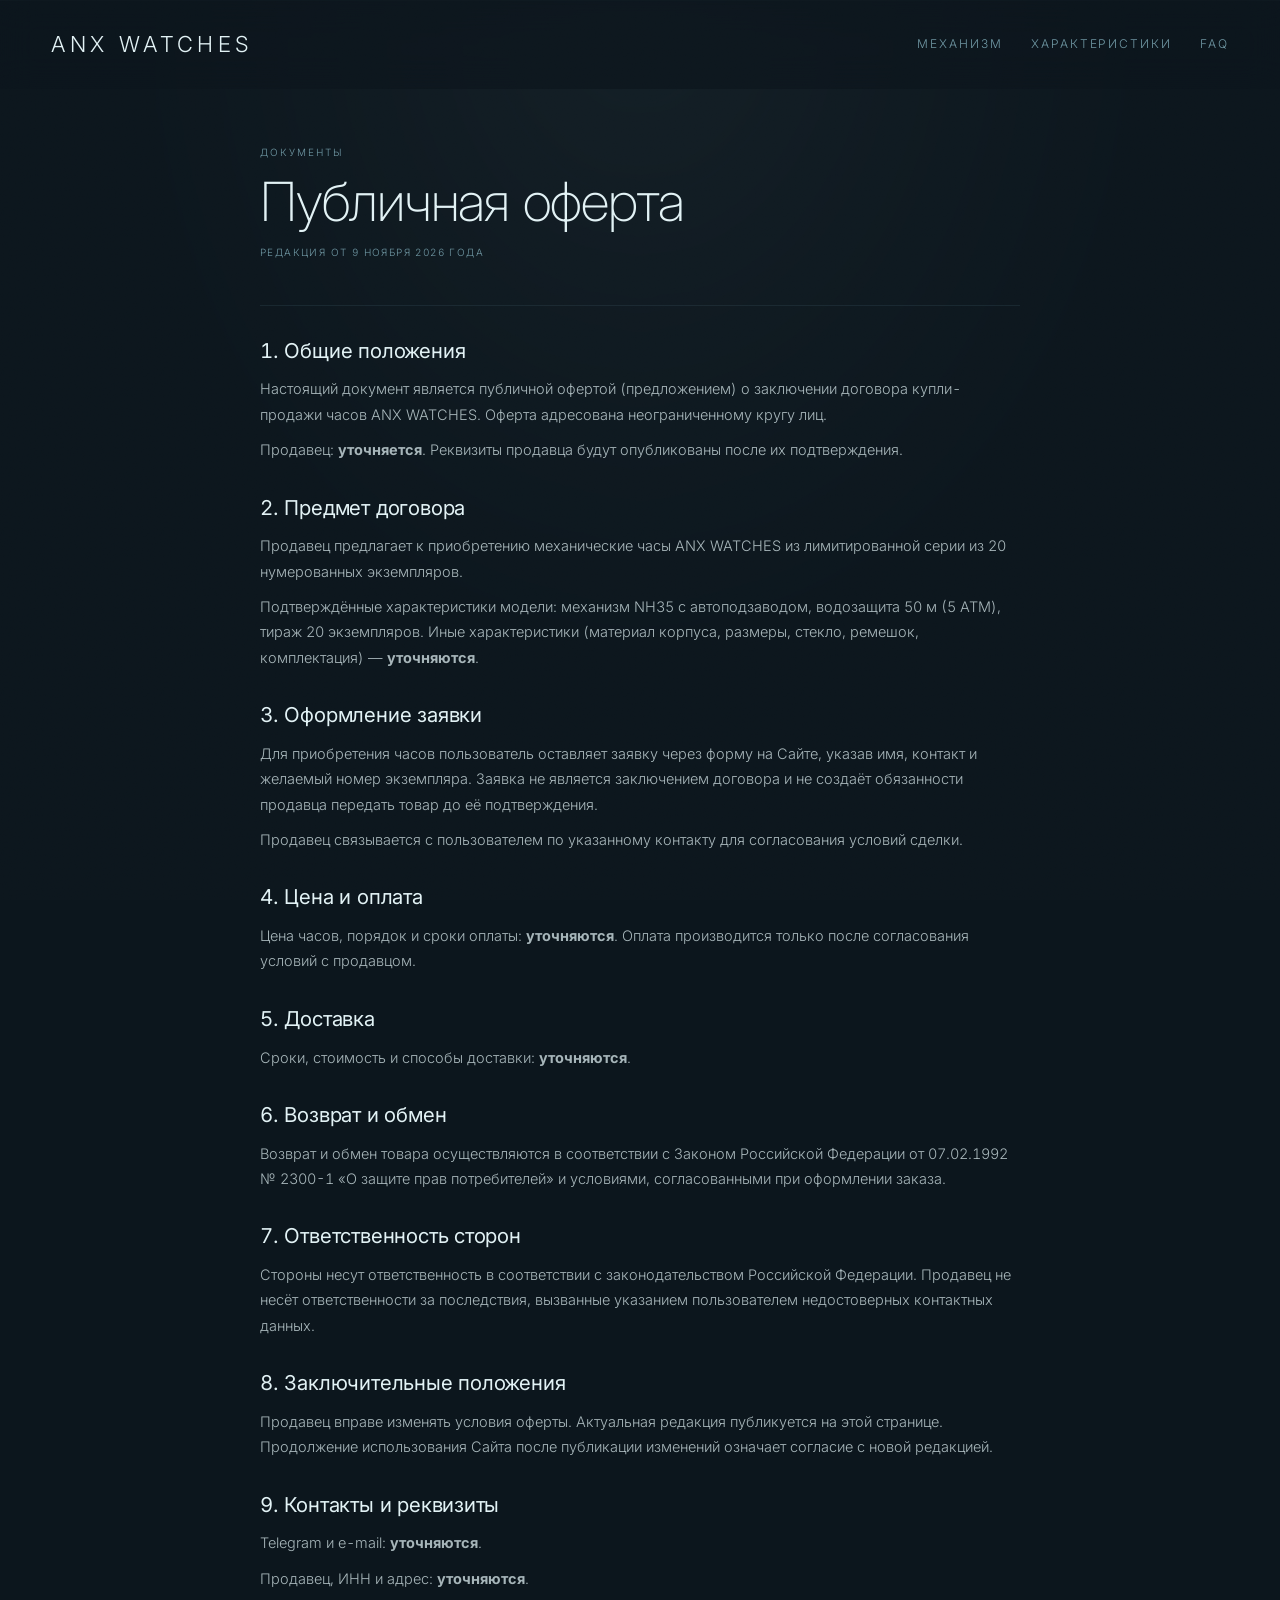
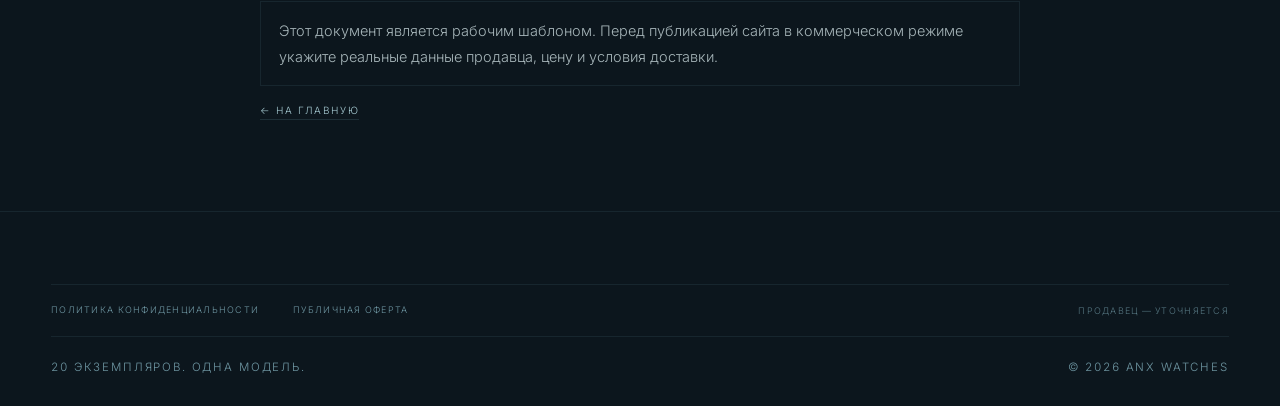
==== offer.html @ 6ffafd17 "Fill hero, unify typography, finish order flow and add legal pages" ====
<!DOCTYPE html>
<html lang="ru">
<head>
<meta charset="UTF-8">
<meta name="viewport" content="width=device-width, initial-scale=1">
<title>Публичная оферта — ANX WATCHES</title>
<meta name="description" content="Публичная оферта на приобретение часов ANX WATCHES из лимитированной серии.">
<meta name="theme-color" content="#050709">
<link rel="preconnect" href="https://fonts.googleapis.com">
<link rel="preconnect" href="https://fonts.gstatic.com" crossorigin>
<link href="https://fonts.googleapis.com/css2?family=Inter:wght@200;300;400;500;600&display=swap" rel="stylesheet">
<link rel="stylesheet" href="style.css?v=6">
</head>
<body>

<div class="grain" aria-hidden="true"></div>

<header class="site-header" id="top">
  <div class="container header-inner">
    <a class="logo" href="index.html" aria-label="ANX WATCHES — на главную">ANX WATCHES</a>

    <nav class="nav" aria-label="Основная навигация">
      <a href="index.html#movement">Механизм</a>
      <a href="index.html#specs">Характеристики</a>
      <a href="index.html#faq">FAQ</a>
    </nav>
  </div>
</header>

<main>
  <section class="legal section">
    <div class="container">
      <div class="legal-wrap">
        <p class="legal-kicker">Документы</p>
        <h1 class="legal-title">Публичная оферта</h1>
        <p class="legal-date">Редакция от 9 ноября 2026 года</p>

        <div class="legal-body">
          <h2>1. Общие положения</h2>
          <p>Настоящий документ является публичной офертой (предложением) о заключении договора купли-продажи часов ANX WATCHES. Оферта адресована неограниченному кругу лиц.</p>
          <p>Продавец: <strong>уточняется</strong>. Реквизиты продавца будут опубликованы после их подтверждения.</p>

          <h2>2. Предмет договора</h2>
          <p>Продавец предлагает к приобретению механические часы ANX WATCHES из лимитированной серии из 20 нумерованных экземпляров.</p>
          <p>Подтверждённые характеристики модели: механизм NH35 с автоподзаводом, водозащита 50 м (5 ATM), тираж 20 экземпляров. Иные характеристики (материал корпуса, размеры, стекло, ремешок, комплектация) — <strong>уточняются</strong>.</p>

          <h2>3. Оформление заявки</h2>
          <p>Для приобретения часов пользователь оставляет заявку через форму на Сайте, указав имя, контакт и желаемый номер экземпляра. Заявка не является заключением договора и не создаёт обязанности продавца передать товар до её подтверждения.</p>
          <p>Продавец связывается с пользователем по указанному контакту для согласования условий сделки.</p>

          <h2>4. Цена и оплата</h2>
          <p>Цена часов, порядок и сроки оплаты: <strong>уточняются</strong>. Оплата производится только после согласования условий с продавцом.</p>

          <h2>5. Доставка</h2>
          <p>Сроки, стоимость и способы доставки: <strong>уточняются</strong>.</p>

          <h2>6. Возврат и обмен</h2>
          <p>Возврат и обмен товара осуществляются в соответствии с Законом Российской Федерации от 07.02.1992 № 2300-1 «О защите прав потребителей» и условиями, согласованными при оформлении заказа.</p>

          <h2>7. Ответственность сторон</h2>
          <p>Стороны несут ответственность в соответствии с законодательством Российской Федерации. Продавец не несёт ответственности за последствия, вызванные указанием пользователем недостоверных контактных данных.</p>

          <h2>8. Заключительные положения</h2>
          <p>Продавец вправе изменять условия оферты. Актуальная редакция публикуется на этой странице. Продолжение использования Сайта после публикации изменений означает согласие с новой редакцией.</p>

          <h2>9. Контакты и реквизиты</h2>
          <p>Telegram и e-mail: <strong>уточняются</strong>.</p>
          <p>Продавец, ИНН и адрес: <strong>уточняются</strong>.</p>

          <p class="legal-note">Этот документ является рабочим шаблоном. Перед публикацией сайта в коммерческом режиме укажите реальные данные продавца, цену и условия доставки.</p>

          <p><a class="legal-back" href="index.html">← На главную</a></p>
        </div>
      </div>
    </div>
  </section>
</main>

<footer class="site-footer">
  <div class="container">
    <div class="footer-legal">
      <a href="privacy.html">Политика конфиденциальности</a>
      <a href="offer.html">Публичная оферта</a>
      <span class="footer-legal-note">Продавец — уточняется</span>
    </div>

    <div class="footer-bottom">
      <p class="footer-note">20 экземпляров. Одна модель.</p>
      <p class="footer-year">© <span id="year">2026</span> ANX WATCHES</p>
    </div>
  </div>
</footer>

<script>
  document.getElementById("year").textContent = new Date().getFullYear();
</script>
</body>
</html>
---- style.css ----
/* ============================================================
   ANX WATCHES
   ============================================================ */

:root {
  --black: #0c161d;
  --deep: #15242d;
  --steel: #6f97a3;
  --ice: #a8ccd4;
  --ice-light: #e2f2f5;
  --lume: #8af0ff;
  --lume-green: #a6ff5e;

  --line: rgba(95, 135, 147, 0.22);
  --line-soft: rgba(95, 135, 147, 0.14);

  --pad: clamp(20px, 4vw, 56px);
  --max: 1360px;

  --font-sans: "Inter", -apple-system, BlinkMacSystemFont, "Segoe UI", sans-serif;
  --font-mono: "Inter", -apple-system, BlinkMacSystemFont, "Segoe UI", sans-serif;
  --font-logo: "Inter", -apple-system, BlinkMacSystemFont, "Segoe UI", sans-serif;

  --ease: cubic-bezier(0.22, 1, 0.36, 1);
}

*,
*::before,
*::after {
  box-sizing: border-box;
}

html {
  scroll-behavior: smooth;
  scroll-padding-top: 110px;
  -webkit-text-size-adjust: 100%;
}

body {
  margin: 0;
  background: var(--black);
  color: var(--ice-light);
  font-family: var(--font-sans);
  font-weight: 300;
  font-size: 16px;
  line-height: 1.5;
  font-variant-numeric: tabular-nums;
  -webkit-font-smoothing: antialiased;
  overflow-x: hidden;
  transition: background-color 0.8s var(--ease), color 0.8s var(--ease);
}

::selection {
  background: var(--lume);
  color: var(--black);
}

img {
  display: block;
  max-width: 100%;
}

a {
  color: inherit;
  text-decoration: none;
}

button {
  font: inherit;
  color: inherit;
  background: none;
  border: 0;
  cursor: pointer;
}

h1, h2, p {
  margin: 0;
}

:focus-visible {
  outline: 1px solid var(--lume);
  outline-offset: 5px;
}

.container {
  width: 100%;
  max-width: var(--max);
  margin: 0 auto;
  padding: 0 var(--pad);
}

/* ============================================================
   Header
   ============================================================ */

.site-header {
  position: fixed;
  inset: 0 0 auto 0;
  z-index: 100;
  background: rgba(12, 22, 29, 0.68);
  border-bottom: 1px solid transparent;
  backdrop-filter: blur(16px);
  -webkit-backdrop-filter: blur(16px);
  transition: background-color 0.5s var(--ease), border-color 0.5s var(--ease);
}

.site-header.scrolled {
  background: rgba(12, 22, 29, 0.92);
  border-bottom-color: var(--line-soft);
}

.header-inner {
  display: flex;
  align-items: center;
  gap: clamp(16px, 3vw, 40px);
  min-height: 78px;
}

.logo {
  font-family: var(--font-logo);
  font-size: clamp(18px, 2vw, 22px);
  font-weight: 300;
  line-height: 1;
  letter-spacing: 0.2em;
  color: var(--ice-light);
  white-space: nowrap;
  transition: color 0.8s var(--ease), text-shadow 0.8s var(--ease);
}

.nav {
  display: flex;
  align-items: center;
  gap: clamp(14px, 2.2vw, 34px);
  margin-left: auto;
}

.nav a {
  position: relative;
  padding: 6px 0;
  font-family: var(--font-mono);
  font-size: 10px;
  letter-spacing: 0.16em;
  text-transform: uppercase;
  color: var(--steel);
  transition: color 0.4s var(--ease);
  white-space: nowrap;
}

.nav a::after {
  content: "";
  position: absolute;
  left: 0;
  bottom: 0;
  width: 100%;
  height: 1px;
  background: var(--lume);
  transform: scaleX(0);
  transform-origin: left;
  transition: transform 0.5s var(--ease);
}

.nav a:hover {
  color: var(--ice-light);
}

.nav a:hover::after {
  transform: scaleX(1);
  box-shadow: 0 0 8px var(--lume);
}

.lume-btn {
  display: flex;
  flex-direction: column;
  align-items: center;
  justify-content: center;
  gap: 3px;
  width: 58px;
  height: 58px;
  flex: none;
  border-radius: 50%;
  border: 1px solid rgba(111, 151, 163, 0.5);
  color: var(--steel);
  font-family: var(--font-mono);
  font-size: 8px;
  letter-spacing: 0.08em;
  background: rgba(21, 36, 45, 0.5);
  transition: color 0.5s var(--ease), border-color 0.5s var(--ease),
    background-color 0.5s var(--ease), box-shadow 0.5s var(--ease);
}

.lume-dot {
  width: 4px;
  height: 4px;
  border-radius: 50%;
  background: var(--steel);
  transition: background-color 0.5s var(--ease), box-shadow 0.5s var(--ease);
}

.lume-btn span {
  transform: translateY(0.5px);
}

.lume-btn:hover {
  color: var(--ice-light);
  border-color: var(--ice);
}

/* ============================================================
   Hero
   ============================================================ */

.hero {
  position: relative;
  display: flex;
  flex-direction: column;
  justify-content: center;
  min-height: 100svh;
  padding-top: clamp(88px, 9vh, 112px);
}

.hero-inner {
  display: flex;
  flex-direction: column;
  align-items: center;
  justify-content: center;
  flex: 1;
  text-align: center;
}

.hero-logo {
  font-family: var(--font-logo);
  font-size: clamp(30px, 7vw, 96px);
  font-weight: 200;
  line-height: 1;
  letter-spacing: 0.16em;
  text-indent: 0.16em;
  color: var(--ice-light);
  white-space: nowrap;
  transition: color 0.8s var(--ease), text-shadow 0.8s var(--ease);
}

.hero-sub {
  margin-top: clamp(12px, 1.8vh, 20px);
  font-family: var(--font-mono);
  font-size: 10px;
  letter-spacing: 0.22em;
  text-transform: uppercase;
  color: var(--steel);
}

.btn {
  display: inline-flex;
  align-items: center;
  justify-content: center;
  gap: 26px;
  margin-top: clamp(28px, 4.4vh, 46px);
  padding: 20px 32px;
  border: 1px solid var(--ice-light);
  background: var(--ice-light);
  font-family: var(--font-mono);
  font-size: 11px;
  font-weight: 700;
  letter-spacing: 0.18em;
  text-transform: uppercase;
  color: #08141a;
  will-change: transform;
  transition: color 0.45s var(--ease), background-color 0.45s var(--ease),
    border-color 0.45s var(--ease), box-shadow 0.45s var(--ease);
}

.btn-arrow {
  font-size: 14px;
  line-height: 1;
  transition: transform 0.45s var(--ease);
}

.btn:hover {
  background: var(--lume-green);
  border-color: var(--lume-green);
  color: #06120a;
  box-shadow: 0 0 34px rgba(166, 255, 94, 0.35);
}

.btn:hover .btn-arrow {
  transform: translateX(5px);
}

/* Watch */

.watch-stage {
  position: relative;
  display: flex;
  flex-direction: column;
  align-items: center;
  width: 100%;
  margin-top: clamp(18px, 2.6vh, 32px);
}

.watch-frame {
  position: relative;
  z-index: 1;
  width: min(92vw, 75vh, 820px);
  aspect-ratio: 2400 / 2013;
}

.watch-frame::after {
  content: "";
  position: absolute;
  left: 50%;
  bottom: 2.2%;
  width: 48%;
  height: 3.4%;
  transform: translateX(-50%);
  border-radius: 50%;
  opacity: 0.5;
  pointer-events: none;
  background: radial-gradient(
    ellipse at center,
    rgba(0, 0, 0, 0.85),
    rgba(0, 0, 0, 0.35) 45%,
    transparent 72%
  );
  filter: blur(10px);
}

.watch-img {
  position: absolute;
  inset: 0;
  z-index: 0;
  display: block;
  width: 100%;
  height: 100%;
  object-fit: contain;
  transition: opacity 0.8s var(--ease);
}

.watch-night {
  opacity: 0;
}

body.lume .watch-day {
  opacity: 0;
}

body.lume .watch-night {
  opacity: 1;
}

.watch-glare {
  position: absolute;
  inset: 0;
  z-index: 3;
  pointer-events: none;
  opacity: 0;
  mix-blend-mode: soft-light;
  -webkit-mask-image: url("images/main-watch.png");
  mask-image: url("images/main-watch.png");
  -webkit-mask-size: 100% 100%;
  mask-size: 100% 100%;
  -webkit-mask-repeat: no-repeat;
  mask-repeat: no-repeat;
}

.watch-glare-dot {
  position: absolute;
  left: 0;
  top: 0;
  width: 46%;
  aspect-ratio: 1 / 1;
  border-radius: 50%;
  will-change: transform;
  background: radial-gradient(
    circle,
    rgba(226, 242, 245, 0.85) 0%,
    rgba(226, 242, 245, 0.22) 38%,
    rgba(226, 242, 245, 0) 68%
  );
  filter: blur(6px);
}

.lume-btn {
  margin-top: clamp(12px, 1.8vh, 20px);
}

.hero-meta {
  display: flex;
  align-items: center;
  gap: 16px;
  padding-top: 18px;
  padding-bottom: clamp(18px, 3vh, 30px);
  font-family: var(--font-mono);
  font-size: 9px;
  letter-spacing: 0.18em;
  text-transform: uppercase;
  color: var(--steel);
}

.hero-meta-line {
  flex: 1;
  height: 1px;
  background: var(--line-soft);
  transition: background-color 0.8s var(--ease);
}

.hero-meta-index {
  color: var(--ice);
}

/* ============================================================
   Sections
   ============================================================ */

.section {
  position: relative;
  padding: clamp(80px, 12vh, 150px) 0;
  border-top: 1px solid var(--line-soft);
  transition: border-color 0.8s var(--ease);
}

.section > .container {
  position: relative;
  z-index: 1;
}

.section::before {
  content: "";
  position: absolute;
  left: 50%;
  top: 0;
  width: min(1150px, 100%);
  height: min(760px, 82vh);
  transform: translateX(-50%);
  pointer-events: none;
  background: radial-gradient(
    ellipse at 50% 0%,
    rgba(159, 195, 204, 0.11),
    rgba(159, 195, 204, 0.035) 42%,
    transparent 70%
  );
  filter: blur(24px);
  opacity: var(--aura, 0.5);
}

.section-head {
  display: flex;
  align-items: baseline;
  gap: clamp(16px, 2.4vw, 34px);
  margin-bottom: clamp(40px, 7vh, 76px);
}

.section-index {
  font-family: var(--font-mono);
  font-size: 10px;
  letter-spacing: 0.2em;
  color: var(--steel);
}

.section-title {
  font-size: clamp(26px, 3.4vw, 44px);
  font-weight: 200;
  letter-spacing: -0.02em;
  line-height: 1;
  transition: text-shadow 0.8s var(--ease), color 0.8s var(--ease);
}

/* ============================================================
   Specs
   ============================================================ */

.specs-grid {
  display: grid;
  grid-template-columns: repeat(3, 1fr);
  border-top: 1px solid var(--line-soft);
}

.spec {
  padding: clamp(28px, 4vh, 46px) clamp(16px, 3vw, 40px) clamp(24px, 3.4vh, 34px) 0;
  border-bottom: 1px solid var(--line-soft);
}

.spec + .spec {
  padding-left: clamp(16px, 3vw, 40px);
  border-left: 1px solid var(--line-soft);
}

.spec-value {
  font-family: var(--font-mono);
  font-size: clamp(42px, 6vw, 86px);
  line-height: 0.9;
  letter-spacing: -0.03em;
  color: var(--ice-light);
  transition: text-shadow 0.8s var(--ease), color 0.8s var(--ease);
}

.spec-unit {
  font-size: 0.42em;
  letter-spacing: 0;
  color: var(--steel);
  margin-left: 6px;
}

.spec-label {
  margin-top: clamp(20px, 3vh, 30px);
  font-family: var(--font-mono);
  font-size: 10px;
  letter-spacing: 0.2em;
  text-transform: uppercase;
  color: var(--ice);
}

.spec-note {
  margin-top: 6px;
  font-size: 13px;
  font-weight: 300;
  color: var(--steel);
}

.specs-aside {
  margin-top: clamp(26px, 4vh, 38px);
  font-size: 13px;
  letter-spacing: 0.02em;
  color: var(--steel);
}

/* ============================================================
   Movement map
   ============================================================ */

.mv-intro {
  max-width: 64ch;
  margin: 0 0 clamp(28px, 4.5vh, 44px);
  font-size: clamp(14px, 1.25vw, 16px);
  line-height: 1.65;
  color: var(--steel);
}

.mv {
  display: grid;
  grid-template-columns: minmax(0, 1fr) minmax(0, 1.08fr);
  gap: clamp(30px, 5vw, 64px);
  align-items: start;
  margin-bottom: clamp(40px, 7vh, 72px);
}

.mv-figure {
  position: relative;
  width: min(100%, 620px);
  justify-self: center;
  isolation: isolate;
}

.mv-figure::before {
  content: "";
  position: absolute;
  left: 50%;
  top: 50%;
  width: 96%;
  height: 96%;
  transform: translate(-50%, -50%);
  z-index: -1;
  pointer-events: none;
  background: radial-gradient(
    circle,
    rgba(159, 195, 204, 0.16) 0%,
    rgba(159, 195, 204, 0.05) 52%,
    rgba(159, 195, 204, 0) 72%
  );
  filter: blur(24px);
}

.mv-img {
  display: block;
  width: 100%;
  height: auto;
  filter: drop-shadow(0 30px 50px rgba(0, 0, 0, 0.55));
  transition: filter 0.6s var(--ease);
}

.mv.has-active .mv-img {
  filter: drop-shadow(0 30px 50px rgba(0, 0, 0, 0.55)) brightness(0.82);
}

.mv-dot {
  position: absolute;
  left: var(--x);
  top: var(--y);
  width: clamp(30px, 3vw, 38px);
  aspect-ratio: 1 / 1;
  transform: translate(-50%, -50%);
  display: grid;
  place-items: center;
  padding: 0;
  border: 1px solid rgba(226, 242, 245, 0.55);
  border-radius: 50%;
  background: rgba(12, 22, 29, 0.55);
  color: var(--ice-light);
  font-family: var(--font-mono);
  font-size: 10px;
  letter-spacing: 0.04em;
  cursor: pointer;
  transition: background 0.35s var(--ease), color 0.35s var(--ease),
    border-color 0.35s var(--ease), box-shadow 0.35s var(--ease),
    transform 0.35s var(--ease);
}

.mv-dot::after {
  content: "";
  position: absolute;
  inset: -5px;
  border: 1px solid rgba(138, 240, 255, 0.5);
  border-radius: 50%;
  opacity: 0;
  pointer-events: none;
}

.mv-dot:hover,
.mv-dot:focus-visible {
  transform: translate(-50%, -50%) scale(1.12);
}

.mv-dot:hover,
.mv-dot:focus-visible,
.mv-dot.is-active {
  background: var(--lume);
  border-color: var(--lume);
  color: var(--black);
  box-shadow: 0 0 22px rgba(138, 240, 255, 0.45);
}

.mv-dot.is-active::after {
  animation: mv-pulse 1.9s ease-out infinite;
}

@keyframes mv-pulse {
  0% {
    opacity: 0.85;
    transform: scale(0.9);
  }
  70% {
    opacity: 0;
    transform: scale(1.45);
  }
  100% {
    opacity: 0;
    transform: scale(1.45);
  }
}

.mv-hint {
  font-family: var(--font-mono);
  font-size: 9px;
  letter-spacing: 0.16em;
  text-transform: uppercase;
  color: var(--steel);
}

.mv-grid {
  display: grid;
  grid-template-columns: repeat(2, minmax(0, 1fr));
  gap: 10px;
  margin-top: 18px;
}

.mv-item {
  position: relative;
  display: grid;
  grid-template-columns: auto minmax(0, 1fr);
  grid-template-areas:
    "num name"
    "num tag";
  column-gap: 12px;
  align-content: start;
  min-height: clamp(84px, 8vw, 96px);
  padding: clamp(15px, 1.5vw, 18px);
  border: 1px solid var(--line-soft);
  overflow: hidden;
  background: rgba(159, 195, 204, 0.015);
  text-align: left;
  cursor: pointer;
  will-change: transform;
  transition: transform 0.5s var(--ease), border-color 0.4s var(--ease),
    background-color 0.4s var(--ease), box-shadow 0.5s var(--ease);
}

.mv-item::before {
  content: "";
  position: absolute;
  inset: 0;
  background: linear-gradient(
    125deg,
    rgba(138, 240, 255, 0.11),
    rgba(138, 240, 255, 0.02) 55%,
    transparent 75%
  );
  transform: translateY(101%);
  transition: transform 0.55s var(--ease);
  pointer-events: none;
}

.mv-item > * {
  position: relative;
  z-index: 1;
}

.mv-num {
  grid-area: num;
  padding-top: 3px;
  font-family: var(--font-mono);
  font-size: 10px;
  letter-spacing: 0.14em;
  color: var(--steel);
  transition: color 0.35s var(--ease);
}

.mv-name {
  grid-area: name;
  font-size: clamp(14px, 1.2vw, 16px);
  font-weight: 300;
  line-height: 1.25;
  color: var(--ice-light);
  transition: color 0.35s var(--ease);
}

.mv-tag {
  grid-area: tag;
  align-self: end;
  margin-top: 7px;
  font-family: var(--font-mono);
  font-size: 8px;
  letter-spacing: 0.14em;
  text-transform: uppercase;
  color: var(--steel);
  transition: color 0.35s var(--ease);
}

.mv-item:hover,
.mv-item:focus-visible {
  transform: translateY(-3px);
  border-color: rgba(138, 240, 255, 0.4);
  box-shadow: 0 12px 30px rgba(0, 0, 0, 0.35);
}

.mv-item:hover::before,
.mv-item:focus-visible::before {
  transform: translateY(0);
}

.mv-item.is-active {
  transform: translateY(-3px);
  border-color: rgba(138, 240, 255, 0.65);
  background: rgba(138, 240, 255, 0.05);
  box-shadow: 0 12px 34px rgba(0, 0, 0, 0.4),
    0 0 26px rgba(138, 240, 255, 0.08);
}

.mv-item.is-active::before {
  transform: translateY(0);
}

.mv-item.is-active .mv-num,
.mv-item.is-active .mv-tag {
  color: var(--lume);
}

.mv-item.is-active .mv-name {
  color: var(--lume);
  text-shadow: 0 0 18px rgba(138, 240, 255, 0.3);
}

.mv-card {
  position: relative;
  display: grid;
  grid-template-columns: auto minmax(0, 1fr);
  gap: clamp(14px, 1.6vw, 20px);
  align-items: start;
  min-height: 142px;
  margin-top: 18px;
  padding: clamp(18px, 2vw, 24px);
  border: 1px solid var(--line);
  background: linear-gradient(
    130deg,
    rgba(159, 195, 204, 0.055),
    rgba(159, 195, 204, 0.012) 55%,
    transparent 80%
  );
  transition: border-color 0.45s var(--ease);
}

.mv-card.has-part {
  border-color: rgba(138, 240, 255, 0.35);
}

.mv-card-index {
  min-width: 1.2em;
  font-family: var(--font-mono);
  font-size: clamp(26px, 2.8vw, 36px);
  line-height: 1;
  color: var(--lume);
  opacity: 0.85;
}

.mv-card-body {
  min-width: 0;
}

.mv-card-title {
  font-size: clamp(16px, 1.4vw, 19px);
  font-weight: 300;
  line-height: 1.25;
  color: var(--ice-light);
}

.mv-card-text {
  margin-top: 8px;
  font-size: 13px;
  line-height: 1.6;
  color: var(--steel);
}

body.lume .mv-figure::before {
  background: radial-gradient(
    circle,
    rgba(138, 240, 255, 0.18) 0%,
    rgba(138, 240, 255, 0.05) 52%,
    rgba(138, 240, 255, 0) 72%
  );
}

/* ============================================================
   Series
   ============================================================ */

.series-head {
  display: flex;
  align-items: flex-end;
  justify-content: space-between;
  gap: 24px;
  margin-bottom: clamp(24px, 4vh, 36px);
}

.series-lead {
  font-size: clamp(18px, 2vw, 26px);
  font-weight: 200;
  letter-spacing: -0.01em;
  color: var(--ice-light);
}

.series-status {
  display: inline-flex;
  align-items: center;
  gap: 9px;
  font-family: var(--font-mono);
  font-size: 9px;
  letter-spacing: 0.16em;
  text-transform: uppercase;
  color: var(--ice);
  white-space: nowrap;
}

.dot {
  width: 5px;
  height: 5px;
  border-radius: 50%;
  background: var(--lume);
  box-shadow: 0 0 10px rgba(138, 240, 255, 0.6);
}

.series-grid {
  display: grid;
  grid-template-columns: repeat(5, 1fr);
  gap: 10px;
}

.cell {
  position: relative;
  display: flex;
  flex-direction: column;
  justify-content: space-between;
  width: 100%;
  aspect-ratio: 1 / 1;
  padding: clamp(14px, 1.6vw, 22px);
  border: 1px solid var(--line);
  border-radius: 0;
  background: transparent;
  font: inherit;
  text-align: left;
  color: var(--ice-light);
  will-change: transform;
  transition: border-color 0.45s var(--ease), background-color 0.45s var(--ease),
    box-shadow 0.45s var(--ease);
}

.cell-num {
  font-family: var(--font-mono);
  font-size: clamp(18px, 2.1vw, 28px);
  line-height: 1;
  letter-spacing: -0.02em;
  transition: color 0.45s var(--ease), text-shadow 0.8s var(--ease);
}

.cell-status {
  font-family: var(--font-mono);
  font-size: 8px;
  letter-spacing: 0.16em;
  text-transform: uppercase;
  color: var(--steel);
  transition: color 0.45s var(--ease);
}

.cell:hover {
  border-color: rgba(138, 240, 255, 0.7);
  background: rgba(138, 240, 255, 0.04);
}

.cell:hover .cell-num {
  color: #fff;
}

.cell:hover .cell-status {
  color: var(--ice-light);
}

.cell.taken {
  opacity: 0.32;
  cursor: default;
  pointer-events: none;
  border-style: dashed;
}

.cell.taken .cell-status {
  color: var(--steel);
}

.series-note {
  margin-top: clamp(22px, 3.6vh, 34px);
  font-size: 12px;
  letter-spacing: 0.02em;
  color: var(--steel);
}

/* ============================================================
   Contacts
   ============================================================ */

.contacts-body {
  border-top: 1px solid var(--line-soft);
  padding-top: clamp(30px, 5vh, 48px);
}

.contacts-lead {
  font-size: clamp(22px, 2.6vw, 34px);
  font-weight: 200;
  letter-spacing: -0.02em;
  color: var(--ice-light);
}

.contacts-link {
  display: flex;
  align-items: baseline;
  justify-content: space-between;
  gap: 24px;
  flex-wrap: wrap;
  margin-top: clamp(26px, 5vh, 46px);
  padding-bottom: clamp(16px, 2.6vh, 24px);
  border-bottom: 1px solid var(--line);
  transition: border-color 0.5s var(--ease);
}

.contacts-label {
  font-family: var(--font-mono);
  font-size: 10px;
  letter-spacing: 0.2em;
  text-transform: uppercase;
  color: var(--steel);
}

.contacts-value {
  font-size: clamp(22px, 3.6vw, 46px);
  font-weight: 200;
  letter-spacing: -0.02em;
  color: var(--ice-light);
  transition: color 0.5s var(--ease), text-shadow 0.8s var(--ease);
}

.contacts-arrow {
  display: inline-block;
  font-size: 0.7em;
  color: var(--steel);
  transition: transform 0.5s var(--ease), color 0.5s var(--ease);
}

.contacts-link:hover {
  border-bottom-color: rgba(138, 240, 255, 0.6);
}

.contacts-link:hover .contacts-value {
  color: #fff;
}

.contacts-link:hover .contacts-arrow {
  transform: translate(4px, -4px);
  color: var(--lume);
}

/* ============================================================
   Footer
   ============================================================ */

.site-footer {
  border-top: 1px solid var(--line-soft);
  padding: clamp(48px, 8vh, 90px) 0 30px;
  transition: border-color 0.8s var(--ease);
}

.footer-top {
  display: flex;
  align-items: flex-start;
  justify-content: space-between;
  gap: 40px;
  flex-wrap: wrap;
  padding-bottom: clamp(40px, 7vh, 70px);
}

.footer-logo {
  font-family: var(--font-logo);
  font-size: clamp(30px, 4.4vw, 58px);
  font-weight: 200;
  line-height: 1;
  letter-spacing: 0.14em;
  color: var(--ice-light);
  transition: color 0.8s var(--ease), text-shadow 0.8s var(--ease);
}

.footer-contact {
  text-align: right;
}

.footer-label {
  font-family: var(--font-mono);
  font-size: 9px;
  letter-spacing: 0.2em;
  text-transform: uppercase;
  color: var(--steel);
  margin-bottom: 8px;
}

.footer-link {
  font-size: clamp(18px, 2.2vw, 27px);
  font-weight: 200;
  letter-spacing: -0.01em;
  color: var(--ice-light);
  border-bottom: 1px solid transparent;
  transition: color 0.5s var(--ease), border-color 0.5s var(--ease);
}

.footer-arrow {
  display: inline-block;
  font-size: 0.7em;
  color: var(--steel);
  transition: transform 0.5s var(--ease), color 0.5s var(--ease);
}

.footer-link:hover {
  color: #fff;
  border-bottom-color: var(--lume);
}

.footer-link:hover .footer-arrow {
  transform: translate(4px, -4px);
  color: var(--lume);
}

.footer-bottom {
  display: flex;
  align-items: center;
  justify-content: space-between;
  gap: 16px;
  flex-wrap: wrap;
  border-top: 1px solid var(--line-soft);
  padding-top: 22px;
}

.footer-note,
.footer-year {
  font-family: var(--font-mono);
  font-size: 9px;
  letter-spacing: 0.16em;
  text-transform: uppercase;
  color: var(--steel);
}

/* ============================================================
   Lume mode
   ============================================================ */

body.lume {
  --lume: var(--lume-green);
  background: #060f14;
  color: #eafcff;
}

body.lume .site-header {
  background: rgba(6, 15, 20, 0.8);
  border-bottom-color: rgba(166, 255, 94, 0.16);
}

body.lume .site-header.scrolled {
  background: rgba(6, 15, 20, 0.95);
}

body.lume .logo,
body.lume .footer-logo {
  color: var(--lume);
  text-shadow: 0 0 16px rgba(138, 240, 255, 0.75);
}

body.lume .nav a {
  color: rgba(159, 195, 204, 0.85);
}

body.lume .nav a:hover {
  color: var(--lume);
  text-shadow: 0 0 12px rgba(138, 240, 255, 0.6);
}

body.lume .section-title,
body.lume .contacts-value,
body.lume .hero-logo,
body.lume .dial-title {
  color: #f2feff;
  text-shadow: 0 0 28px rgba(138, 240, 255, 0.3);
}

body.lume .spec-value,
body.lume .cell-num {
  color: var(--lume);
  text-shadow: 0 0 20px rgba(138, 240, 255, 0.55);
}

body.lume .spec-label,
body.lume .spec-unit {
  color: var(--ice-light);
}

body.lume .spec,
body.lume .specs-grid,
body.lume .contacts-body,
body.lume .contacts-link,
body.lume .site-footer,
body.lume .section {
  border-color: rgba(138, 240, 255, 0.16);
}

body.lume .spec + .spec {
  border-color: rgba(138, 240, 255, 0.16);
}

body.lume .cell {
  border-color: rgba(138, 240, 255, 0.32);
}

body.lume .cell:hover {
  border-color: var(--lume);
  background: rgba(138, 240, 255, 0.07);
  box-shadow: inset 0 0 30px rgba(138, 240, 255, 0.08);
}

body.lume .btn {
  background: var(--lume-green);
  border-color: var(--lume-green);
  color: #06120a;
  text-shadow: none;
}

body.lume .btn:hover {
  background: #c4ff8f;
  border-color: #c4ff8f;
  color: #06120a;
  box-shadow: 0 0 34px rgba(166, 255, 94, 0.4);
}

body.lume .hero-meta-line {
  background: rgba(138, 240, 255, 0.24);
}

body.lume .lume-btn {
  background: var(--lume-green);
  border-color: var(--lume-green);
  color: #06120a;
  box-shadow: 0 0 30px rgba(166, 255, 94, 0.55);
}

body.lume .lume-dot {
  background: #06120a;
  box-shadow: 0 0 8px rgba(6, 18, 10, 0.6);
}

body.lume .contacts-link:hover {
  border-bottom-color: var(--lume);
}

/* ============================================================
   Responsive
   ============================================================ */

@media (max-width: 1024px) {
  .series-grid {
    grid-template-columns: repeat(4, 1fr);
  }
}

@media (max-width: 900px) {
  .hero {
    padding-top: 120px;
  }

  .hero-logo {
    letter-spacing: 0.12em;
    text-indent: 0.12em;
  }

  .hero-meta {
    margin-top: clamp(32px, 6vh, 52px);
  }
}

@media (max-width: 760px) {
  .header-inner {
    flex-wrap: wrap;
    padding-top: 16px;
    padding-bottom: 12px;
    row-gap: 12px;
  }

  .nav {
    order: 3;
    width: 100%;
    justify-content: space-between;
    gap: 6px;
  }

  .nav a {
    font-size: 9px;
    letter-spacing: 0.06em;
  }

  .specs-grid {
    grid-template-columns: 1fr;
  }

  .spec {
    padding-right: 0;
    padding-left: 0;
  }

  .spec + .spec {
    padding-left: 0;
    border-left: 0;
  }

  .spec-value {
    font-size: clamp(52px, 14vw, 76px);
  }

  .series-grid {
    grid-template-columns: repeat(3, 1fr);
    gap: 8px;
  }

  .series-head {
    align-items: flex-start;
    flex-direction: column;
    gap: 12px;
  }

  .contacts-link {
    flex-direction: column;
    align-items: flex-start;
    gap: 10px;
  }

  .footer-inner {
    flex-direction: column;
    align-items: flex-start;
    gap: 10px;
  }
}

@media (max-width: 460px) {
  .series-grid {
    grid-template-columns: repeat(2, 1fr);
  }

  .cell {
    aspect-ratio: 1.15 / 1;
  }

  .hero-meta {
    flex-wrap: wrap;
    font-size: 8px;
    gap: 10px;
  }

  .hero-meta-line {
    display: none;
  }

  .hero-meta-index {
    margin-left: auto;
  }
}

/* ============================================================
   Reduced motion
   ============================================================ */

@media (prefers-reduced-motion: reduce) {
  html {
    scroll-behavior: auto;
  }

  *,
  *::before,
  *::after {
    animation-duration: 0.001ms !important;
    animation-iteration-count: 1 !important;
    transition-duration: 0.001ms !important;
  }
}
/* ============================================================
   Progress, grain
   ============================================================ */

.progress {
  position: fixed;
  top: 0;
  left: 0;
  right: 0;
  height: 2px;
  z-index: 300;
  pointer-events: none;
}

.progress span {
  display: block;
  height: 100%;
  background: var(--lume);
  transform: scaleX(0);
  transform-origin: left center;
  box-shadow: 0 0 12px rgba(138, 240, 255, 0.6);
}

.grain {
  position: fixed;
  inset: 0;
  z-index: 200;
  pointer-events: none;
  opacity: 0.05;
  mix-blend-mode: overlay;
  background-image: url("data:image/svg+xml,%3Csvg xmlns='http://www.w3.org/2000/svg' width='160' height='160'%3E%3Cfilter id='n'%3E%3CfeTurbulence type='fractalNoise' baseFrequency='0.85' numOctaves='2' stitchTiles='stitch'/%3E%3C/filter%3E%3Crect width='160' height='160' filter='url(%23n)'/%3E%3C/svg%3E");
  background-size: 160px 160px;
}

/* ============================================================
   Split text
   ============================================================ */

.split-mask {
  display: inline-block;
  overflow: hidden;
  vertical-align: top;
  padding-bottom: 0.1em;
  margin-bottom: -0.1em;
}

.split-word {
  display: inline-block;
  will-change: transform;
}

/* ============================================================
   Dial showcase
   ============================================================ */

.dial-head {
  margin-bottom: clamp(40px, 7vh, 76px);
}

.dial-title {
  margin-top: clamp(14px, 2vh, 22px);
  font-size: clamp(52px, 10vw, 148px);
  font-weight: 200;
  line-height: 0.92;
  letter-spacing: -0.045em;
  color: var(--ice-light);
  transition: color 0.8s var(--ease), text-shadow 0.8s var(--ease);
}

.dial-subtitle {
  margin-top: clamp(16px, 2.4vh, 24px);
  font-family: var(--font-mono);
  font-size: 10px;
  letter-spacing: 0.22em;
  text-transform: uppercase;
  color: var(--steel);
}

.dial-showcase {
  display: grid;
  grid-template-columns: 1.25fr 0.75fr;
  gap: clamp(28px, 4.5vw, 72px);
  align-items: center;
}

.dial-crop {
  position: relative;
  aspect-ratio: 1 / 1;
  overflow-x: clip;
}

.dial-crop::before {
  content: "";
  position: absolute;
  left: 50%;
  top: 50%;
  width: 122%;
  height: 122%;
  transform: translate(-50%, -50%);
  z-index: -1;
  pointer-events: none;
  background: radial-gradient(
    circle,
    rgba(159, 195, 204, 0.2) 0%,
    rgba(159, 195, 204, 0.07) 52%,
    rgba(159, 195, 204, 0) 72%
  );
  filter: blur(16px);
}

.dial-crop > img {
  display: block;
  width: 100%;
  height: 100%;
  object-fit: cover;
  object-position: 50% 50%;
  filter: drop-shadow(0 26px 46px rgba(0, 0, 0, 0.55))
    drop-shadow(0 0 30px rgba(159, 195, 204, 0.1));
}

.dial-live {
  position: absolute;
  inset: 0;
  z-index: 2;
  pointer-events: none;
}

/* Все три PNG имеют общий холст 220×827 и общую ось (107, 601) */
.dial-hand {
  position: absolute;
  left: 44.25%;
  top: 4.4%;
  width: 17.37%;
  height: auto;
  transform-origin: 48.64% 72.67%;
  transform: rotate(0deg);
  will-change: transform;
  pointer-events: none;
  user-select: none;
  -webkit-user-drag: none;
  filter: drop-shadow(0 2px 3px rgba(5, 7, 9, 0.45));
}

/* Часовая и минутная вращаются вокруг отверстия у основания (~y 741) */
.dial-hand-hour,
.dial-hand-minute {
  left: 47.25%;
  top: 14.13%;
  width: 11.2%;
  transform-origin: 48.64% 89.6%;
}

.dial-hand-hour {
  z-index: 1;
}

.dial-hand-minute {
  z-index: 2;
}

.dial-hand-second {
  z-index: 3;
}

.dial-date {
  position: absolute;
  left: 79.05%;
  top: 52.07%;
  z-index: 0;
  width: 6.8%;
  height: 5.12%;
  transform: translate(-50%, -50%);
  display: grid;
  place-items: center;
  background: #eef7f9;
  color: var(--deep);
  font-family: var(--font-mono);
  font-size: clamp(11px, 3vw, 27px);
  font-weight: 700;
  line-height: 1;
  border-radius: 1px;
}

.dial-copy {
  display: flex;
  flex-direction: column;
  gap: clamp(16px, 2.4vh, 22px);
}

.dial-text {
  max-width: 44ch;
  font-size: clamp(14px, 1.05vw, 16px);
  line-height: 1.7;
  color: var(--steel);
}

.dial-text:first-child {
  color: var(--ice);
}

.dial-notes {
  list-style: none;
  margin: clamp(24px, 4vh, 38px) 0 0;
  padding: 0;
}

.dial-note {
  display: flex;
  align-items: center;
  gap: 16px;
  padding: 14px 0;
  border-top: 1px solid var(--line-soft);
}

.dial-note:last-child {
  border-bottom: 1px solid var(--line-soft);
}

.dial-note-title {
  flex: none;
  font-family: var(--font-mono);
  font-size: 10px;
  letter-spacing: 0.18em;
  text-transform: uppercase;
  color: var(--ice);
}

.dial-note::after {
  content: "";
  flex: 1;
  height: 1px;
  background: var(--line-soft);
}

/* ============================================================
   Data tables
   ============================================================ */

.table-wrap {
  border-top: 1px solid var(--line-soft);
}

.data-table {
  margin: 0;
}

.data-row {
  display: grid;
  grid-template-columns: minmax(160px, 0.8fr) 1.6fr;
  gap: 24px;
  padding: clamp(16px, 2.4vh, 23px) 0;
  border-bottom: 1px solid var(--line-soft);
  transition: border-color 0.8s var(--ease);
}

.data-row dt {
  font-family: var(--font-mono);
  font-size: 10px;
  letter-spacing: 0.16em;
  text-transform: uppercase;
  color: var(--steel);
  padding-top: 3px;
}

.data-row dd {
  margin: 0;
  font-size: clamp(15px, 1.4vw, 18px);
  font-weight: 300;
  line-height: 1.45;
  color: var(--ice-light);
}

.data-row dd.muted {
  color: var(--steel);
}

.mono {
  font-family: var(--font-mono);
  letter-spacing: 0.01em;
}

.table-note {
  margin-top: clamp(20px, 3vh, 28px);
  font-size: 12px;
  color: var(--steel);
}

/* ============================================================
   Steps
   ============================================================ */

.steps {
  list-style: none;
  margin: 0;
  padding: 0;
  display: grid;
  grid-template-columns: repeat(3, 1fr);
  border-top: 1px solid var(--line-soft);
}

.step {
  padding: clamp(26px, 4vh, 42px) clamp(20px, 3vw, 40px) clamp(26px, 4vh, 42px) 0;
  border-bottom: 1px solid var(--line-soft);
}

.step + .step {
  padding-left: clamp(20px, 3vw, 40px);
  border-left: 1px solid var(--line-soft);
}

.step-index {
  font-family: var(--font-mono);
  font-size: 10px;
  letter-spacing: 0.18em;
  color: var(--steel);
}

.step-title {
  margin: 22px 0 0;
  font-size: clamp(18px, 1.9vw, 24px);
  font-weight: 300;
  letter-spacing: -0.015em;
  line-height: 1.2;
  color: var(--ice-light);
}

.step-text {
  margin-top: 10px;
  font-size: 13px;
  line-height: 1.6;
  color: var(--steel);
}

.order .btn {
  margin-top: clamp(30px, 5vh, 46px);
}

/* ============================================================
   FAQ
   ============================================================ */

.faq-list {
  border-top: 1px solid var(--line-soft);
}

.faq-item {
  border-bottom: 1px solid var(--line-soft);
}

.faq-item summary {
  display: flex;
  align-items: center;
  justify-content: space-between;
  gap: 24px;
  padding: clamp(18px, 2.8vh, 25px) 0;
  list-style: none;
}

.faq-item summary::-webkit-details-marker {
  display: none;
}

.faq-q {
  font-size: clamp(15px, 1.6vw, 20px);
  font-weight: 300;
  letter-spacing: -0.01em;
  color: var(--ice-light);
}

.faq-plus {
  position: relative;
  width: 13px;
  height: 13px;
  flex: none;
  transition: transform 0.4s var(--ease);
}

.faq-plus::before,
.faq-plus::after {
  content: "";
  position: absolute;
  background: var(--steel);
}

.faq-plus::before {
  top: 6px;
  left: 0;
  width: 13px;
  height: 1px;
}

.faq-plus::after {
  top: 0;
  left: 6px;
  width: 1px;
  height: 13px;
}

.faq-item[open] .faq-plus {
  transform: rotate(45deg);
}

.faq-item[open] .faq-plus::before,
.faq-item[open] .faq-plus::after {
  background: var(--lume);
}

.faq-a {
  padding: 0 0 clamp(18px, 2.6vh, 24px);
  max-width: 70ch;
  font-size: 14px;
  line-height: 1.65;
  color: var(--steel);
}

/* ============================================================
   Series spotlight
   ============================================================ */

.cell::before {
  content: "";
  position: absolute;
  inset: 0;
  pointer-events: none;
  opacity: 0;
  background: radial-gradient(
    180px circle at var(--px, 50%) var(--py, 50%),
    rgba(138, 240, 255, 0.16),
    transparent 70%
  );
  transition: opacity 0.35s var(--ease);
}

.cell:hover::before {
  opacity: 1;
}

.cell > * {
  position: relative;
  z-index: 1;
}

/* ============================================================
   Lume additions
   ============================================================ */

body.lume .dial-crop::before {
  background: radial-gradient(
    circle,
    rgba(138, 240, 255, 0.18) 0%,
    rgba(138, 240, 255, 0.06) 52%,
    rgba(138, 240, 255, 0) 72%
  );
}

body.lume .data-row,
body.lume .steps,
body.lume .step,
body.lume .faq-list,
body.lume .faq-item,
body.lume .footer-bottom,
body.lume .dial-note,
body.lume .table-wrap {
  border-color: rgba(138, 240, 255, 0.16);
}

body.lume .data-row dd,
body.lume .step-title,
body.lume .faq-q,
body.lume .dial-note-title {
  color: #eafcff;
}

body.lume .data-row dt,
body.lume .step-index {
  color: var(--ice);
}

body.lume .faq-item[open] .faq-q {
  color: var(--lume);
  text-shadow: 0 0 14px rgba(138, 240, 255, 0.4);
}

/* ============================================================
   New sections: responsive
   ============================================================ */

@media (max-width: 900px) {
  .dial-showcase {
    grid-template-columns: 1fr;
  }

  .mv {
    grid-template-columns: 1fr;
    justify-items: center;
  }

  .mv-panel {
    width: 100%;
  }

  .steps {
    grid-template-columns: 1fr;
  }

  .step {
    padding-left: 0;
  }

  .step + .step {
    padding-left: 0;
    border-left: 0;
  }
}

@media (max-width: 760px) {
  .nav {
    overflow-x: auto;
    scrollbar-width: none;
  }

  .nav::-webkit-scrollbar {
    display: none;
  }

  .footer-top {
    flex-direction: column;
    gap: 28px;
  }

  .footer-contact {
    text-align: left;
  }
}

@media (max-width: 600px) {
  .data-row {
    grid-template-columns: 1fr;
    gap: 6px;
    padding: 14px 0;
  }

  .data-row dt {
    padding-top: 0;
  }

  .dial-crop {
    aspect-ratio: 1 / 1;
  }

  .mv-grid {
    grid-template-columns: 1fr;
  }

  .mv-item {
    min-height: 0;
  }

  .mv-card {
    grid-template-columns: 1fr;
    min-height: 0;
  }

  .mv-card-index {
    font-size: 22px;
  }

  .mv-dot {
    width: clamp(26px, 7vw, 32px);
    font-size: 9px;
  }
}

/* ============================================================
   Ambient light + order dialog
   ============================================================ */

.hero::before {
  content: "";
  position: absolute;
  inset: 0;
  pointer-events: none;
  background: radial-gradient(
    ellipse 55% 55% at 66% 46%,
    rgba(111, 151, 163, 0.16),
    rgba(111, 151, 163, 0.04) 55%,
    transparent 72%
  );
}

.hero-inner,
.hero-meta {
  position: relative;
  z-index: 1;
}

.order-dialog {
  width: min(92vw, 540px);
  max-height: 90vh;
  margin: auto;
  padding: 0;
  overflow: auto;
  border: 1px solid rgba(159, 195, 204, 0.28);
  border-radius: 0;
  background: var(--deep);
  color: var(--ice-light);
  box-shadow: 0 40px 90px rgba(0, 0, 0, 0.55);
}

.order-dialog::backdrop {
  background: rgba(6, 15, 20, 0.74);
  backdrop-filter: blur(8px);
  -webkit-backdrop-filter: blur(8px);
}

.order-dialog[open] {
  animation: modal-in 0.4s var(--ease);
}

@keyframes modal-in {
  from {
    opacity: 0;
    transform: translateY(18px) scale(0.98);
  }
  to {
    opacity: 1;
    transform: none;
  }
}

.order-form {
  display: flex;
  flex-direction: column;
  gap: 16px;
  padding: clamp(22px, 4vw, 38px);
}

.order-head {
  display: flex;
  align-items: flex-start;
  justify-content: space-between;
  gap: 20px;
  margin-bottom: 4px;
}

.order-kicker {
  font-family: var(--font-mono);
  font-size: 9px;
  letter-spacing: 0.22em;
  text-transform: uppercase;
  color: var(--steel);
  margin-bottom: 10px;
}

.order-title {
  margin: 0;
  font-size: clamp(24px, 3.4vw, 32px);
  font-weight: 200;
  letter-spacing: -0.02em;
  line-height: 1;
  color: var(--ice-light);
}

.order-close {
  display: grid;
  place-items: center;
  width: 36px;
  height: 36px;
  flex: none;
  border: 1px solid var(--line);
  border-radius: 50%;
  color: var(--steel);
  font-size: 20px;
  line-height: 1;
  transition: color 0.4s var(--ease), border-color 0.4s var(--ease);
}

.order-close:hover {
  color: var(--lume);
  border-color: var(--lume);
}

.field {
  display: flex;
  flex-direction: column;
  gap: 8px;
}

.field-label {
  font-family: var(--font-mono);
  font-size: 9px;
  letter-spacing: 0.18em;
  text-transform: uppercase;
  color: var(--steel);
}

.field-input {
  width: 100%;
  padding: 13px 14px;
  border: 1px solid var(--line);
  border-radius: 0;
  background: rgba(12, 22, 29, 0.65);
  color: var(--ice-light);
  font-family: var(--font-sans);
  font-size: 15px;
  font-weight: 300;
  transition: border-color 0.4s var(--ease);
}

.field-input:focus {
  outline: none;
  border-color: var(--lume);
}

select.field-input {
  appearance: none;
  -webkit-appearance: none;
  padding-right: 38px;
  background-image: url("data:image/svg+xml,%3Csvg xmlns='http://www.w3.org/2000/svg' width='10' height='6'%3E%3Cpath d='M1 1l4 4 4-4' stroke='%236f97a3' fill='none'/%3E%3C/svg%3E");
  background-repeat: no-repeat;
  background-position: right 14px center;
}

.order-note {
  font-size: 12px;
  color: var(--steel);
}

.order-submit {
  width: 100%;
  margin-top: 4px;
}

.form-status {
  min-height: 1.2em;
  font-family: var(--font-mono);
  font-size: 10px;
  letter-spacing: 0.08em;
  color: var(--lume-green);
}

body.lume .order-dialog {
  border-color: rgba(166, 255, 94, 0.3);
  background: #0b1a14;
}

body.lume .form-status {
  color: var(--lume-green);
}

@media (prefers-reduced-motion: reduce) {
  .watch-glare {
    display: none;
  }
}

/* ============================================================
   v4 — readability, larger logo, specs photo, video band
   ============================================================ */

/* Header */
.header-inner {
  min-height: 88px;
}

.logo {
  font-size: clamp(17px, 1.9vw, 22px);
}

.nav a {
  font-size: 12px;
  letter-spacing: 0.16em;
}

/* Hero */
.hero {
  padding-top: clamp(104px, 10.5vh, 128px);
}

.hero-logo {
  font-size: clamp(34px, 10vw, 132px);
  letter-spacing: 0.14em;
  text-indent: 0.14em;
}

.hero-sub {
  font-size: 12px;
  letter-spacing: 0.2em;
}

.hero-meta {
  font-size: 10.5px;
  letter-spacing: 0.14em;
}

.watch-frame {
  width: min(88vw, 54vh, 700px);
}

.btn {
  gap: 30px;
  padding: 22px 38px;
  font-size: 15px;
  letter-spacing: 0.14em;
}

.btn-arrow {
  font-size: 18px;
}

/* Section heads */
.section-index {
  font-size: 12px;
}

.section-title {
  font-size: clamp(34px, 4.4vw, 60px);
}

/* Dial */
.dial-subtitle {
  font-size: 12.5px;
}

.dial-text {
  font-size: clamp(16px, 1.25vw, 19px);
  line-height: 1.75;
}

.dial-note-title {
  font-size: 12px;
}

/* Movement */
.mv-intro {
  font-size: clamp(16px, 1.35vw, 19px);
  line-height: 1.7;
}

.mv-hint {
  font-size: 11px;
}

.mv-item {
  min-height: clamp(104px, 8vw, 124px);
}

.mv-num {
  font-size: 12px;
}

.mv-name {
  font-size: clamp(16px, 1.35vw, 19px);
}

.mv-tag {
  font-size: 10.5px;
}

.mv-card {
  min-height: 164px;
}

.mv-card-index {
  font-size: clamp(30px, 3vw, 42px);
}

.mv-card-title {
  font-size: clamp(18px, 1.6vw, 23px);
}

.mv-card-text {
  font-size: 16px;
  line-height: 1.65;
}

/* Data tables */
.data-row dt {
  font-size: 12.5px;
}

.data-row dd {
  font-size: clamp(17px, 1.5vw, 21px);
}

.table-note {
  font-size: 14px;
}

/* Steps */
.step-index {
  font-size: 12px;
}

.step-title {
  font-size: clamp(22px, 2.2vw, 30px);
}

.step-text {
  font-size: 16px;
  line-height: 1.65;
}

/* FAQ */
.faq-q {
  font-size: clamp(18px, 1.8vw, 24px);
}

.faq-a {
  font-size: 16.5px;
}

/* Footer */
.footer-logo {
  font-size: clamp(38px, 5.4vw, 76px);
}

.footer-label {
  font-size: 11.5px;
}

.footer-link {
  font-size: clamp(22px, 2.5vw, 32px);
}

.footer-note,
.footer-year {
  font-size: 11.5px;
}

/* Order dialog */
.order-kicker,
.field-label {
  font-size: 11px;
}

.order-title {
  font-size: clamp(28px, 3.6vw, 38px);
}

.field-input {
  font-size: 17px;
}

.order-note {
  font-size: 14px;
}

.form-status {
  font-size: 12px;
}

/* ============================================================
   Specs photo
   ============================================================ */

.specs-layout {
  display: grid;
  grid-template-columns: minmax(0, 1.35fr) minmax(0, 0.65fr);
  gap: clamp(32px, 5.5vw, 80px);
  align-items: start;
}

.specs-photo {
  width: min(100%, 430px);
  margin: 0;
  justify-self: end;
}

.specs-photo img {
  display: block;
  width: 100%;
  height: auto;
  filter: drop-shadow(0 30px 54px rgba(0, 0, 0, 0.65));
}

.specs-photo-caption {
  margin-top: 16px;
  font-family: var(--font-mono);
  font-size: 11px;
  letter-spacing: 0.14em;
  text-transform: uppercase;
  color: var(--steel);
}

/* ============================================================
   Video band
   ============================================================ */

.video-band {
  position: relative;
  isolation: isolate;
  margin-top: clamp(48px, 8vh, 96px);
  border: 1px solid var(--line-soft);
  background: #050709;
  overflow: hidden;
}

.watch-video {
  display: block;
  width: 100%;
  aspect-ratio: 16 / 9;
  object-fit: cover;
  background: #050709;
}

.video-band::after {
  content: "";
  position: absolute;
  inset: 0;
  z-index: 1;
  pointer-events: none;
  background: linear-gradient(
    to top,
    rgba(5, 7, 9, 0.86),
    rgba(5, 7, 9, 0.16) 44%,
    transparent 66%
  );
}

.video-overlay {
  position: absolute;
  left: 0;
  right: 0;
  bottom: 0;
  z-index: 2;
  display: flex;
  align-items: flex-end;
  justify-content: space-between;
  gap: 16px;
  padding: clamp(16px, 3vw, 30px);
  pointer-events: none;
}

.video-overlay > * {
  pointer-events: auto;
}

.video-kicker {
  font-family: var(--font-mono);
  font-size: 10px;
  letter-spacing: 0.2em;
  text-transform: uppercase;
  color: var(--ice);
}

.video-title {
  margin-top: 6px;
  font-size: clamp(18px, 2vw, 26px);
  font-weight: 300;
  letter-spacing: -0.01em;
  color: var(--ice-light);
}

.video-toggle {
  display: inline-flex;
  align-items: center;
  gap: 10px;
  flex: none;
  padding: 12px 18px;
  border: 1px solid rgba(226, 242, 245, 0.5);
  background: rgba(5, 7, 9, 0.45);
  backdrop-filter: blur(8px);
  -webkit-backdrop-filter: blur(8px);
  font-family: var(--font-mono);
  font-size: 11px;
  letter-spacing: 0.14em;
  text-transform: uppercase;
  color: var(--ice-light);
  transition: color 0.35s var(--ease), border-color 0.35s var(--ease),
    box-shadow 0.35s var(--ease), background-color 0.35s var(--ease);
}

.video-toggle:hover,
.video-toggle:focus-visible {
  color: var(--lume);
  border-color: var(--lume);
  background: rgba(5, 7, 9, 0.65);
  box-shadow: 0 0 24px rgba(138, 240, 255, 0.18);
}

.video-toggle-icon {
  position: relative;
  width: 13px;
  height: 13px;
  flex: none;
}

.video-toggle-icon::before,
.video-toggle-icon::after {
  content: "";
  position: absolute;
}

.video-toggle-icon::before {
  top: 0;
  left: 1px;
  border-style: solid;
  border-width: 6.5px 0 6.5px 11px;
  border-color: transparent transparent transparent currentColor;
}

.video-toggle-icon::after {
  display: none;
  top: 1px;
  left: 0;
  width: 3.5px;
  height: 11px;
  background: currentColor;
  box-shadow: 6px 0 0 currentColor;
}

.video-toggle[aria-pressed="true"] .video-toggle-icon::before {
  display: none;
}

.video-toggle[aria-pressed="true"] .video-toggle-icon::after {
  display: block;
}

@media (max-width: 900px) {
  .specs-layout {
    grid-template-columns: 1fr;
  }

  .specs-photo {
    justify-self: start;
    width: min(100%, 380px);
  }
}

@media (max-height: 820px) and (min-width: 901px) {
  .hero {
    padding-top: clamp(88px, 9vh, 104px);
  }

  .hero-logo {
    font-size: clamp(34px, 8vw, 112px);
  }

  .watch-frame {
    width: min(86vw, 54vh, 680px);
  }
}

@media (max-width: 600px) {
  .nav {
    gap: 4px;
  }

  .nav a {
    font-size: 11px;
    letter-spacing: 0.04em;
  }

  .hero-logo {
    font-size: clamp(34px, 11vw, 124px);
  }

  .hero-sub {
    font-size: 11.5px;
    letter-spacing: 0.14em;
  }

  .hero-meta {
    font-size: 11px;
    letter-spacing: 0.1em;
    gap: 8px;
  }

  .watch-video {
    aspect-ratio: 4 / 3;
  }

  .video-title {
    font-size: 16px;
  }

  .video-toggle {
    padding: 10px 14px;
    font-size: 10px;
  }
}

/* ============================================================
   v5 — hero slogan, mechanical second hand, clean specs photo
   ============================================================ */

.hero-slogan {
  position: absolute;
  left: 50%;
  top: 50%;
  z-index: 0;
  display: flex;
  flex-direction: column;
  align-items: center;
  margin: 0;
  transform: translate(-50%, -50%);
  font-family: var(--font-logo);
  font-weight: 200;
  font-size: clamp(62px, 12vw, 180px);
  line-height: 0.84;
  letter-spacing: 0.07em;
  text-transform: uppercase;
  text-align: center;
  white-space: nowrap;
  color: rgba(226, 242, 245, 0.15);
  pointer-events: none;
  user-select: none;
  transition: color 0.8s var(--ease);
}

.hero-slogan-line {
  display: block;
  text-indent: 0.07em;
}

body.lume .hero-slogan {
  color: rgba(166, 255, 94, 0.16);
}

/* Секундная стрелка: 21 600 пк/ч = 6 шагов в секунду */
.dial-hand-second {
  transition: transform 0.07s linear;
}

@media (max-width: 900px) {
  .hero-slogan {
    font-size: clamp(58px, 14vw, 130px);
  }
}

@media (max-width: 600px) {
  .hero-slogan {
    font-size: clamp(48px, 16vw, 100px);
    letter-spacing: 0.04em;
    color: rgba(226, 242, 245, 0.17);
  }

  .hero-slogan-line {
    text-indent: 0.04em;
  }
}

/* ============================================================
   v6 — one typeface, filled hero, legal pages
   ============================================================ */

.hero-lead {
  max-width: 640px;
  margin-top: clamp(14px, 2vh, 22px);
  font-size: clamp(15px, 1.15vw, 18px);
  line-height: 1.65;
  color: rgba(226, 242, 245, 0.72);
}

.hero-actions {
  display: flex;
  align-items: center;
  gap: clamp(22px, 3vw, 38px);
  margin-top: clamp(20px, 3vh, 30px);
}

.hero-cta {
  margin-top: 0;
}

.hero-link {
  display: inline-flex;
  align-items: center;
  gap: 10px;
  padding-bottom: 5px;
  border-bottom: 1px solid var(--line);
  font-family: var(--font-mono);
  font-size: 11px;
  letter-spacing: 0.18em;
  text-transform: uppercase;
  color: var(--ice);
  transition: color 0.4s var(--ease), border-color 0.4s var(--ease);
}

.hero-link:hover {
  color: #fff;
  border-bottom-color: var(--lume);
}

.hero-link-arrow {
  font-size: 12px;
  line-height: 1;
  transition: transform 0.4s var(--ease);
}

.hero-link:hover .hero-link-arrow {
  transform: translateY(3px);
}

/* LUME inside the meta bar */
.hero-meta .lume-btn {
  flex-direction: row;
  width: auto;
  height: 30px;
  margin-top: 0;
  padding: 0 12px;
  gap: 7px;
  border-radius: 999px;
  font-size: 8.5px;
  letter-spacing: 0.14em;
}

.hero-meta .lume-dot {
  width: 3px;
  height: 3px;
}

/* Footer contact + legal */
.footer-order {
  padding: 0 0 4px;
  border: 0;
  border-bottom: 1px solid transparent;
  background: none;
  cursor: pointer;
  text-align: right;
}

.footer-order:hover {
  border-bottom-color: var(--lume);
}

.footer-contact-note {
  margin-top: 10px;
  font-family: var(--font-mono);
  font-size: 9px;
  letter-spacing: 0.14em;
  text-transform: uppercase;
  color: var(--steel);
}

.footer-legal {
  display: flex;
  flex-wrap: wrap;
  align-items: center;
  gap: 10px clamp(18px, 3vw, 34px);
  padding: 18px 0;
  border-top: 1px solid var(--line-soft);
  font-family: var(--font-mono);
  font-size: 9px;
  letter-spacing: 0.14em;
  text-transform: uppercase;
  color: var(--steel);
}

.footer-legal a {
  border-bottom: 1px solid transparent;
  transition: color 0.4s var(--ease), border-color 0.4s var(--ease);
}

.footer-legal a:hover {
  color: var(--ice-light);
  border-bottom-color: var(--line);
}

.footer-legal-note {
  margin-left: auto;
  color: rgba(111, 151, 163, 0.75);
}

/* Order form */
.field-check {
  display: flex;
  align-items: flex-start;
  gap: 10px;
  font-size: 12px;
  line-height: 1.5;
  color: var(--steel);
  cursor: pointer;
}

.field-check input {
  flex: none;
  width: 15px;
  height: 15px;
  margin: 2px 0 0;
  accent-color: var(--lume);
}

.field-check a {
  color: var(--ice);
  border-bottom: 1px solid var(--line);
}

.field-check a:hover {
  color: #fff;
  border-bottom-color: var(--lume);
}

.order-success {
  display: flex;
  flex-direction: column;
  gap: 14px;
}

.order-success[hidden] {
  display: none;
}

.order-text {
  font-size: 14px;
  line-height: 1.65;
  color: var(--steel);
}

/* Legal pages */
.legal {
  padding-top: clamp(118px, 16vh, 168px);
  padding-bottom: clamp(60px, 10vh, 120px);
}

.legal-wrap {
  max-width: 760px;
  margin: 0 auto;
}

.legal-kicker {
  font-family: var(--font-mono);
  font-size: 10px;
  letter-spacing: 0.2em;
  text-transform: uppercase;
  color: var(--steel);
}

.legal-title {
  margin-top: 14px;
  font-size: clamp(30px, 4.6vw, 54px);
  font-weight: 200;
  line-height: 1.05;
  letter-spacing: -0.02em;
  color: var(--ice-light);
}

.legal-date {
  margin-top: 14px;
  font-family: var(--font-mono);
  font-size: 10px;
  letter-spacing: 0.14em;
  text-transform: uppercase;
  color: var(--steel);
}

.legal-body {
  margin-top: clamp(28px, 5vh, 46px);
  border-top: 1px solid var(--line-soft);
}

.legal-body h2 {
  margin: 30px 0 10px;
  font-size: clamp(17px, 1.6vw, 21px);
  font-weight: 400;
  letter-spacing: -0.01em;
  color: var(--ice-light);
}

.legal-body p,
.legal-body li {
  font-size: 14.5px;
  line-height: 1.75;
  color: rgba(226, 242, 245, 0.72);
}

.legal-body p + p {
  margin-top: 10px;
}

.legal-body ul {
  margin: 10px 0 12px;
  padding-left: 20px;
  list-style: disc;
}

.legal-body li + li {
  margin-top: 6px;
}

.legal-body a {
  color: var(--ice);
  border-bottom: 1px solid var(--line);
}

.legal-note {
  margin-top: 30px;
  padding: 16px 18px;
  border: 1px solid var(--line-soft);
  font-size: 12.5px;
  line-height: 1.6;
  color: var(--steel);
}

.legal-back {
  display: inline-flex;
  align-items: center;
  gap: 8px;
  font-family: var(--font-mono);
  font-size: 10px;
  letter-spacing: 0.16em;
  text-transform: uppercase;
  color: var(--steel);
  transition: color 0.4s var(--ease);
}

.legal-back:hover {
  color: var(--ice-light);
}

@media (max-width: 600px) {
  .hero-actions {
    flex-direction: column;
    gap: 16px;
    width: 100%;
  }

  .hero-cta {
    width: 100%;
  }

  .hero-lead {
    font-size: 14.5px;
    line-height: 1.6;
  }

  .hero-meta {
    flex-wrap: wrap;
    row-gap: 10px;
  }

  .hero-meta-line {
    display: none;
  }

  .footer-legal-note {
    margin-left: 0;
  }
}
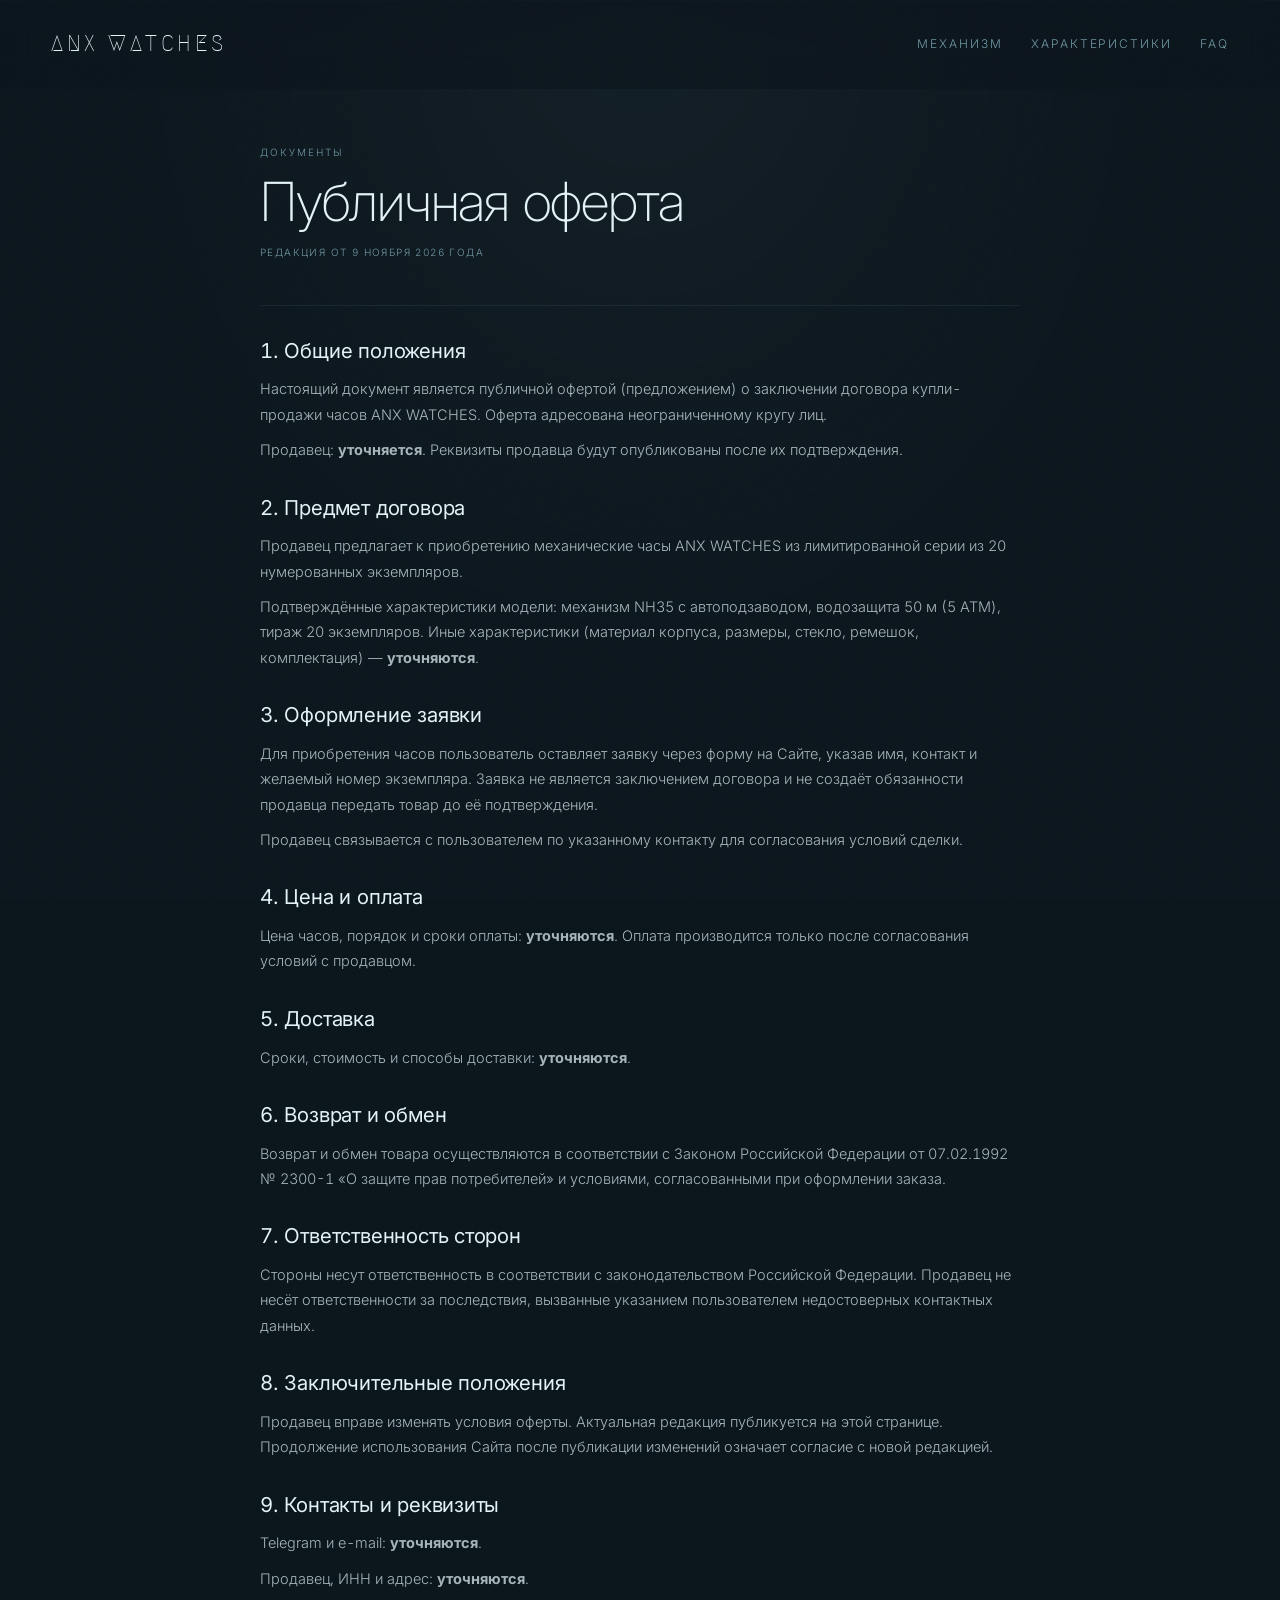
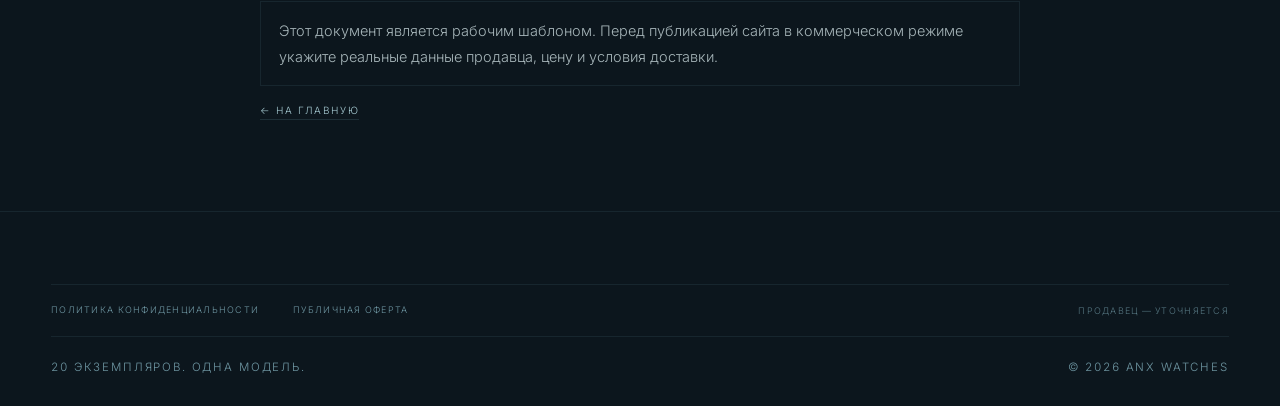
==== commit cc5194f9: "Use Megrim for the wordmark" ====
--- a/offer.html
+++ b/offer.html
@@ -8,8 +8,8 @@
 <meta name="theme-color" content="#050709">
 <link rel="preconnect" href="https://fonts.googleapis.com">
 <link rel="preconnect" href="https://fonts.gstatic.com" crossorigin>
-<link href="https://fonts.googleapis.com/css2?family=Inter:wght@200;300;400;500;600&display=swap" rel="stylesheet">
-<link rel="stylesheet" href="style.css?v=6">
+<link href="https://fonts.googleapis.com/css2?family=Inter:wght@200;300;400;500;600&family=Megrim&display=swap" rel="stylesheet">
+<link rel="stylesheet" href="style.css?v=7">
 </head>
 <body>
 
--- a/style.css
+++ b/style.css
@@ -19,7 +19,7 @@
 
   --font-sans: "Inter", -apple-system, BlinkMacSystemFont, "Segoe UI", sans-serif;
   --font-mono: "Inter", -apple-system, BlinkMacSystemFont, "Segoe UI", sans-serif;
-  --font-logo: "Inter", -apple-system, BlinkMacSystemFont, "Segoe UI", sans-serif;
+  --font-logo: "Megrim", "Inter", -apple-system, BlinkMacSystemFont, "Segoe UI", sans-serif;
 
   --ease: cubic-bezier(0.22, 1, 0.36, 1);
 }
@@ -118,10 +118,10 @@
 
 .logo {
   font-family: var(--font-logo);
-  font-size: clamp(18px, 2vw, 22px);
-  font-weight: 300;
+  font-size: clamp(18px, 2vw, 23px);
+  font-weight: 400;
   line-height: 1;
-  letter-spacing: 0.2em;
+  letter-spacing: 0.16em;
   color: var(--ice-light);
   white-space: nowrap;
   transition: color 0.8s var(--ease), text-shadow 0.8s var(--ease);
@@ -230,10 +230,10 @@
 .hero-logo {
   font-family: var(--font-logo);
   font-size: clamp(30px, 7vw, 96px);
-  font-weight: 200;
+  font-weight: 400;
   line-height: 1;
-  letter-spacing: 0.16em;
-  text-indent: 0.16em;
+  letter-spacing: 0.14em;
+  text-indent: 0.14em;
   color: var(--ice-light);
   white-space: nowrap;
   transition: color 0.8s var(--ease), text-shadow 0.8s var(--ease);
@@ -1024,9 +1024,9 @@
 .footer-logo {
   font-family: var(--font-logo);
   font-size: clamp(30px, 4.4vw, 58px);
-  font-weight: 200;
+  font-weight: 400;
   line-height: 1;
-  letter-spacing: 0.14em;
+  letter-spacing: 0.12em;
   color: var(--ice-light);
   transition: color 0.8s var(--ease), text-shadow 0.8s var(--ease);
 }
@@ -2473,17 +2473,22 @@
 }
 
 @media (max-width: 600px) {
+  .logo {
+    font-size: 15px;
+    letter-spacing: 0.08em;
+  }
+
   .nav {
-    gap: 4px;
+    gap: 2px;
   }
 
   .nav a {
-    font-size: 11px;
-    letter-spacing: 0.04em;
+    font-size: 10px;
+    letter-spacing: 0.02em;
   }
 
   .hero-logo {
-    font-size: clamp(34px, 11vw, 124px);
+    font-size: clamp(32px, 10vw, 124px);
   }
 
   .hero-sub {
@@ -2525,7 +2530,7 @@
   align-items: center;
   margin: 0;
   transform: translate(-50%, -50%);
-  font-family: var(--font-logo);
+  font-family: var(--font-sans);
   font-weight: 200;
   font-size: clamp(62px, 12vw, 180px);
   line-height: 0.84;
@@ -2561,13 +2566,13 @@
 
 @media (max-width: 600px) {
   .hero-slogan {
-    font-size: clamp(48px, 16vw, 100px);
-    letter-spacing: 0.04em;
+    font-size: clamp(44px, 15vw, 100px);
+    letter-spacing: 0.02em;
     color: rgba(226, 242, 245, 0.17);
   }
 
   .hero-slogan-line {
-    text-indent: 0.04em;
+    text-indent: 0.02em;
   }
 }
 
